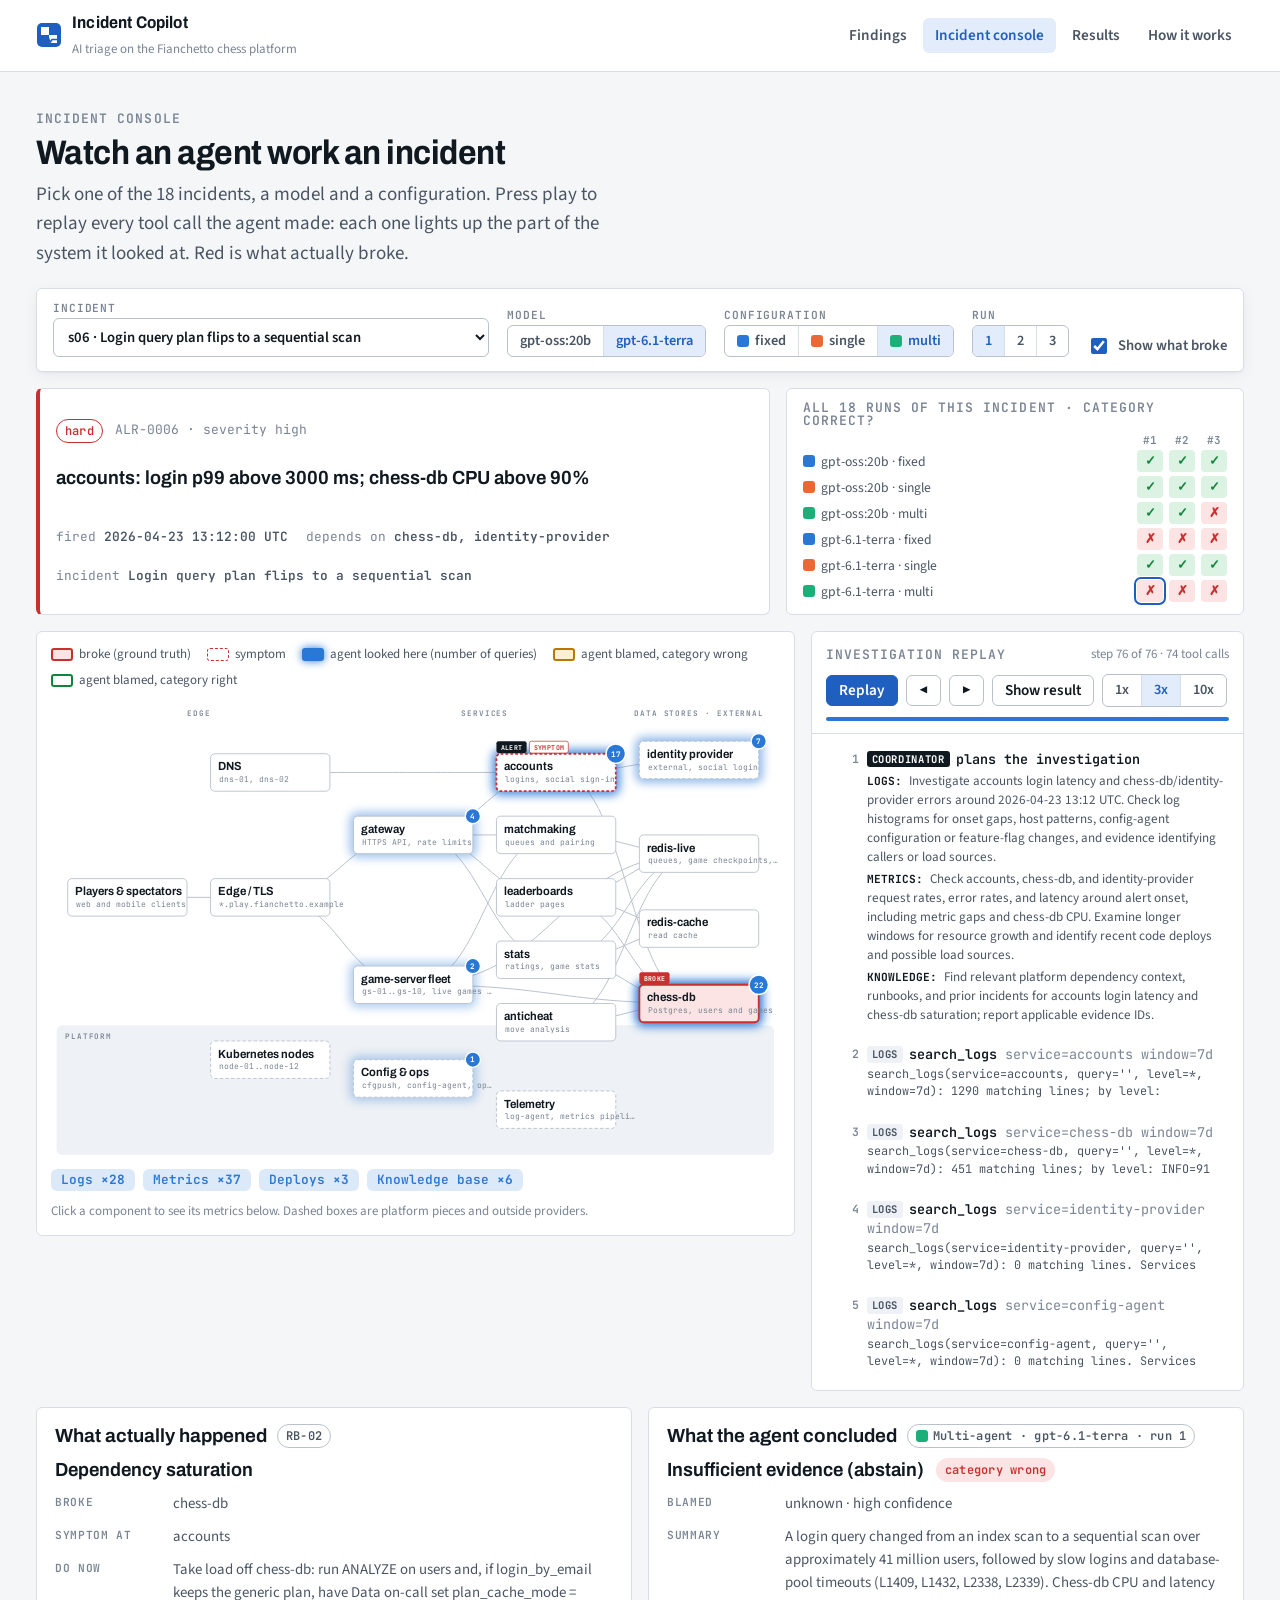
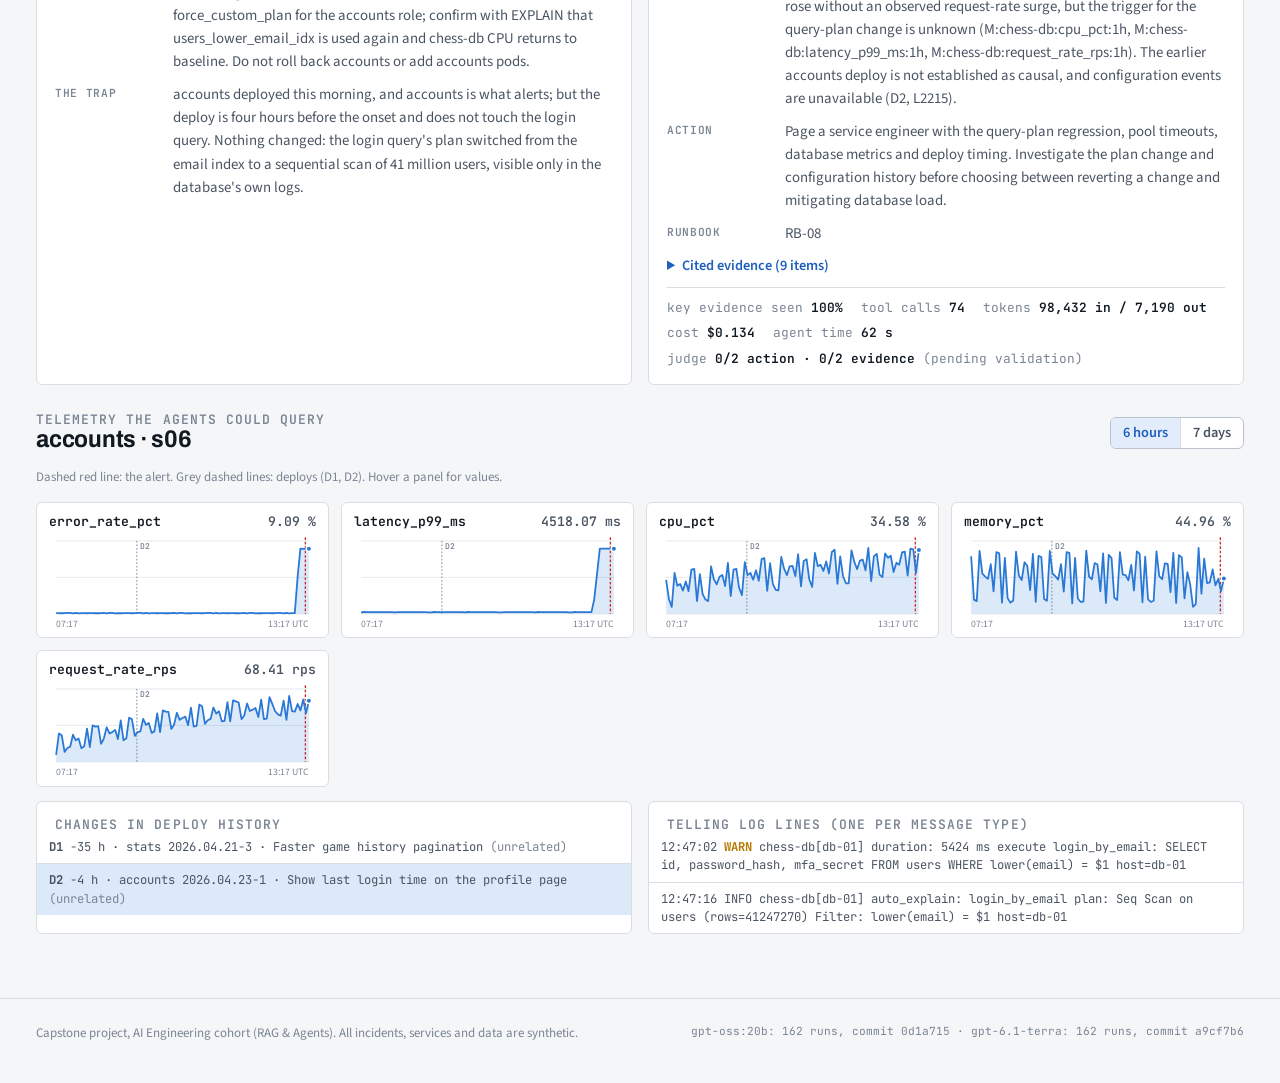
==== site/console.html @ 501af234 "Presentation website: findings, incident console with run replay, results, method Static site in sit" ====
<!doctype html>
<html lang="en">
<head>
<meta charset="utf-8">
<meta name="viewport" content="width=device-width, initial-scale=1, viewport-fit=cover">
<title>Incident Console</title>
<meta name="claude:viewport-fit-sides" content="cover">
<link rel="preconnect" href="https://fonts.googleapis.com">
<link rel="preconnect" href="https://fonts.gstatic.com" crossorigin>
<link rel="stylesheet" href="https://fonts.googleapis.com/css2?family=Archivo:wdth,wght@75..100,500..800&family=JetBrains+Mono:wght@400;600;700&family=Source+Sans+3:wght@400;600;700&display=swap">
<link rel="stylesheet" href="assets/style.css">
<style>
  .console-head { display: grid; grid-template-columns: minmax(0, 1fr); gap: 8px; padding-block: 8px 20px; }
  .console-head h1 { font-size: var(--step-3); }
  .toolbar { display: flex; gap: 14px 18px; flex-wrap: wrap; align-items: flex-end; padding: 14px 16px; position: sticky; top: calc(env(safe-area-inset-top, 0px) + 61px); z-index: 10; box-shadow: var(--shadow); }
  @media (max-width: 700px) { .toolbar { position: static; } }
  .toolbar .grow { flex: 1 1 280px; }
  .toolbar .grow select { width: 100%; }
  .toggle { display: inline-flex; align-items: center; gap: 8px; font-weight: 600; font-size: 0.92rem; color: var(--ink-2); cursor: pointer; }
  .toggle input { width: 16px; height: 16px; accent-color: var(--accent); }

  .alert-strip { display: grid; gap: 16px; grid-template-columns: minmax(0, 1.6fr) minmax(0, 1fr); margin-top: 16px; }
  @media (max-width: 900px) { .alert-strip { grid-template-columns: minmax(0, 1fr); } }
  .alert-card { display: grid; gap: 8px; padding: 14px 16px; border-left: 4px solid var(--broke); }
  .alert-card .sym { font: 650 var(--step-1)/1.3 var(--font-display); font-stretch: 95%; }
  .kv { display: flex; gap: 6px 18px; flex-wrap: wrap; font: 400 0.8rem/1.4 var(--font-mono); color: var(--ink-3); }
  .kv b { color: var(--ink-2); font-weight: 600; }
  .outcomes { padding: 12px 16px; display: grid; gap: 8px; }
  .oc-grid { display: grid; grid-template-columns: auto repeat(3, 26px); gap: 4px 6px; align-items: center; font-size: 0.85rem; }
  .oc-grid .hdr { font: 600 0.68rem/1 var(--font-mono); color: var(--ink-3); text-align: center; }
  .oc-grid .lab { display: inline-flex; gap: 6px; align-items: center; color: var(--ink-2); white-space: nowrap; }
  .oc { width: 26px; height: 22px; border-radius: 4px; border: 0; cursor: pointer; font: 700 0.8rem/1 var(--font-mono); }
  .oc.ok { background: var(--right-soft); color: var(--right); }
  .oc.bad { background: var(--broke-soft); color: var(--broke); }
  .oc[aria-current="true"] { outline: 2px solid var(--accent); outline-offset: 1px; }

  .stage { display: grid; gap: 16px; grid-template-columns: minmax(0, 1.75fr) minmax(320px, 1fr); margin-top: 16px; align-items: start; }
  @media (max-width: 1100px) { .stage { grid-template-columns: minmax(0, 1fr); } }
  .diagram { padding: 12px 14px 14px; display: grid; gap: 10px; }
  .diagram-scroll { overflow-x: auto; }
  .diagram-scroll .topo { min-width: 640px; }
  .sources { display: flex; gap: 8px; flex-wrap: wrap; }
  .src { display: inline-flex; align-items: center; gap: 8px; padding: 5px 10px; border-radius: var(--radius); background: var(--surface-2); font: 600 0.8rem/1 var(--font-mono); color: var(--ink-3); transition: background 0.2s, color 0.2s; }
  .src b { font-variant-numeric: tabular-nums; }
  .src.on { background: var(--looked-soft); color: var(--looked); }
  .src.flash { background: var(--looked); color: #fff; }

  .replay { display: grid; grid-template-rows: auto auto 1fr; max-height: 760px; }
  .replay-head { padding: 12px 14px; border-bottom: 1px solid var(--line); display: grid; gap: 10px; }
  .controls { display: flex; gap: 8px; align-items: center; flex-wrap: wrap; }
  .controls .btn { padding: 7px 12px; }
  .progress { height: 4px; background: var(--surface-2); border-radius: 2px; overflow: hidden; }
  .progress i { display: block; height: 100%; background: var(--looked); width: 0; transition: width 0.2s; }
  .steps { list-style: none; margin: 0; padding: 8px; overflow-y: auto; display: grid; gap: 4px; align-content: start; min-height: 240px; }
  .step { display: grid; grid-template-columns: 30px 1fr; gap: 8px; padding: 7px 8px; border-radius: 5px; cursor: pointer; border: 1px solid transparent; }
  .step:hover { background: var(--surface-2); }
  .step.future { opacity: 0.38; }
  .step.current { background: var(--accent-soft); border-color: var(--accent); }
  .step .no { font: 600 0.72rem/1.6 var(--font-mono); color: var(--ink-3); text-align: right; }
  .step .what { font: 600 0.84rem/1.4 var(--font-mono); color: var(--ink); overflow-wrap: anywhere; }
  .step .args { color: var(--ink-3); font-weight: 400; }
  .step .out { font: 400 0.74rem/1.45 var(--font-mono); color: var(--ink-2); white-space: pre-wrap; overflow-wrap: anywhere; max-height: 3.1em; overflow: hidden; margin-top: 2px; }
  .step.current .out { max-height: 14em; overflow-y: auto; }
  .who { display: inline-block; font: 700 0.66rem/1 var(--font-mono); letter-spacing: 0.06em; text-transform: uppercase; padding: 3px 5px; border-radius: 3px; margin-right: 6px; background: var(--surface-2); color: var(--ink-2); vertical-align: 1px; }
  .who.coord { background: var(--ink); color: var(--surface); }
  .plan-q { font: 400 0.82rem/1.45 var(--font-body); color: var(--ink-2); margin-top: 3px; }
  .plan-q b { font: 700 0.7rem/1 var(--font-mono); text-transform: uppercase; color: var(--ink); }
  .step.final .what { color: var(--accent); }

  .verdict { display: grid; gap: 16px; grid-template-columns: repeat(auto-fit, minmax(min(100%, 380px), 1fr)); margin-top: 16px; }
  .vcard { padding: 16px 18px; display: grid; gap: 10px; align-content: start; }
  .vcard h3 { display: flex; gap: 10px; align-items: center; flex-wrap: wrap; }
  .vcat { font: 650 var(--step-1)/1.25 var(--font-display); font-stretch: 95%; }
  .vrow { display: grid; grid-template-columns: 108px 1fr; gap: 10px; font-size: 0.93rem; }
  .vrow > span:first-child { font: 600 0.7rem/1.9 var(--font-mono); letter-spacing: 0.06em; text-transform: uppercase; color: var(--ink-3); }
  .vrow > span:last-child { color: var(--ink-2); overflow-wrap: anywhere; }
  .stats { display: flex; gap: 6px 18px; flex-wrap: wrap; font: 400 0.8rem/1.5 var(--font-mono); color: var(--ink-3); border-top: 1px solid var(--line); padding-top: 10px; }
  .stats b { color: var(--ink); font-weight: 600; }
  .cited { margin: 0; padding-left: 18px; font: 400 0.76rem/1.45 var(--font-mono); color: var(--ink-2); display: grid; gap: 3px; }
  details summary { cursor: pointer; font-weight: 600; color: var(--accent); font-size: 0.9rem; }

  .telemetry { margin-top: 28px; display: grid; gap: 14px; }
  .tele-head { display: flex; gap: 12px; flex-wrap: wrap; align-items: center; justify-content: space-between; }
  .sparks { display: grid; gap: 12px; grid-template-columns: repeat(auto-fill, minmax(min(100%, 270px), 1fr)); }
  .spark-card { padding: 10px 12px 6px; display: grid; gap: 2px; }
  .spark-card.key { border-color: var(--broke); }
  .spark-title { display: flex; justify-content: space-between; gap: 8px; align-items: baseline; }
  .spark-title b { font: 600 0.82rem/1.3 var(--font-mono); color: var(--ink); overflow-wrap: anywhere; }
  .spark-title span { font: 600 0.82rem/1.3 var(--font-mono); color: var(--ink-2); font-variant-numeric: tabular-nums; white-space: nowrap; }
  .lists { display: grid; gap: 16px; grid-template-columns: repeat(auto-fit, minmax(min(100%, 420px), 1fr)); }
  .loglist { margin: 0; padding: 0; list-style: none; display: grid; }
  .loglist li { font: 400 0.76rem/1.5 var(--font-mono); color: var(--ink-2); padding: 7px 12px; border-bottom: 1px solid var(--line); overflow-wrap: anywhere; }
  .loglist li:last-child { border-bottom: 0; }
  .loglist li.hl { background: var(--looked-soft); }
  .lvl-ERROR { color: var(--broke); font-weight: 700; }
  .lvl-WARN { color: var(--blamed); font-weight: 700; }
  .empty { padding: 18px; color: var(--ink-3); font-size: 0.92rem; }
</style>
</head>
<body>
<main class="wrap">
  <div class="console-head">
    <p class="eyebrow">Incident console</p>
    <h1>Watch an agent work an incident</h1>
    <p class="lede">Pick one of the 18 incidents, a model and a configuration. Press play to replay every tool call the agent made: each one lights up the part of the system it looked at. Red is what actually broke.</p>
  </div>

  <div class="panel toolbar" role="group" aria-label="Choose a run">
    <label class="ctl grow" for="sel-scn">Incident
      <select id="sel-scn"></select>
    </label>
    <div class="ctl">Model<div class="seg" id="seg-model"></div></div>
    <div class="ctl">Configuration<div class="seg" id="seg-ap"></div></div>
    <div class="ctl">Run<div class="seg" id="seg-run"></div></div>
    <label class="toggle" for="chk-truth"><input type="checkbox" id="chk-truth" checked> Show what broke</label>
  </div>

  <div class="alert-strip">
    <div class="panel alert-card" id="alert-card"></div>
    <div class="panel outcomes">
      <p class="eyebrow">All 18 runs of this incident · category correct?</p>
      <div class="oc-grid" id="oc-grid"></div>
    </div>
  </div>

  <div class="stage">
    <section class="panel diagram" aria-label="Architecture">
      <div class="state-key" aria-label="Key">
        <span><i class="sk broke"></i>broke (ground truth)</span>
        <span><i class="sk victim"></i>symptom</span>
        <span><i class="sk looked"></i>agent looked here (number of queries)</span>
        <span><i class="sk blamed"></i>agent blamed, category wrong</span>
        <span><i class="sk right"></i>agent blamed, category right</span>
      </div>
      <div class="diagram-scroll" id="topo"></div>
      <div class="sources" id="sources" aria-label="Data sources used"></div>
      <p class="small muted">Click a component to see its metrics below. Dashed boxes are platform pieces and outside providers.</p>
    </section>

    <section class="panel replay" aria-label="Investigation replay">
      <div class="replay-head">
        <div class="row" style="justify-content: space-between">
          <p class="eyebrow">Investigation replay</p>
          <span class="small muted num" id="step-count"></span>
        </div>
        <div class="controls">
          <button class="btn btn-primary" id="btn-play" type="button">Play</button>
          <button class="btn" id="btn-back" type="button" aria-label="Previous step">◀</button>
          <button class="btn" id="btn-fwd" type="button" aria-label="Next step">▶</button>
          <button class="btn" id="btn-end" type="button">Show result</button>
          <div class="seg" id="seg-speed" aria-label="Replay speed"></div>
        </div>
        <div class="progress" aria-hidden="true"><i id="progress"></i></div>
      </div>
      <ol class="steps" id="steps" aria-live="polite"></ol>
    </section>
  </div>

  <div class="verdict">
    <section class="panel vcard" id="truth-card" aria-label="What actually happened"></section>
    <section class="panel vcard" id="agent-card" aria-label="What the agent concluded"></section>
  </div>

  <section class="telemetry" aria-label="Telemetry">
    <div class="tele-head">
      <div>
        <p class="eyebrow">Telemetry the agents could query</p>
        <h2 style="font-size: var(--step-2)" id="tele-title"></h2>
      </div>
      <div class="seg" id="seg-win" aria-label="Time window"></div>
    </div>
    <p class="small muted">Dashed red line: the alert. Grey dashed lines: deploys (D1, D2). Hover a panel for values.</p>
    <div class="sparks" id="sparks"></div>
    <div class="lists">
      <div class="panel"><p class="eyebrow panel-pad" style="padding-bottom: 0">Changes in deploy history</p><ul class="loglist" id="deploys"></ul></div>
      <div class="panel"><p class="eyebrow panel-pad" style="padding-bottom: 0">Telling log lines (one per message type)</p><ul class="loglist" id="logs"></ul></div>
    </div>
  </section>
</main>

<script src="data/site.js"></script>
<script src="data/runs_local.js"></script>
<script src="data/runs_terra.js"></script>
<script src="assets/app.js"></script>
<script>
(function () {
  "use strict";
  const { el, AP_LABEL } = APP;
  const S = window.SITE;
  APP.frame("console.html");
  const CAT = {
    bad_change: "Bad change (deploy or config)", dependency_saturation: "Dependency saturation", resource_leak: "Resource leak",
    traffic_spike: "Traffic spike", expired_credential: "Expired credential", infra_failure: "Infrastructure failure",
    insufficient_evidence: "Insufficient evidence (abstain)",
  };
  const NODE = Object.fromEntries(S.nodes.map((n) => [n.id, n]));
  const SRC = [["search_logs", "Logs"], ["get_metrics", "Metrics"], ["get_recent_deploys", "Deploys"], ["search_knowledge", "Knowledge base"]];
  const SPEEDS = [["1x", 900], ["3x", 300], ["10x", 90]];
  const ids = Object.keys(S.scenarios).sort();
  const st = { s: "s06", model: "terra", ap: "multi", i: 0, upto: null, node: null, win: "6h", truth: true, speed: 300, timer: null };

  // ---------- routing ----------
  function readHash() {
    const [s, model, ap, run] = location.hash.replace("#", "").split("/");
    if (S.scenarios[s]) st.s = s;
    if (model === "local" || model === "terra") st.model = model;
    if (S.approaches.includes(ap)) st.ap = ap;
    if (+run >= 1 && +run <= 3) st.i = +run - 1;
  }
  function writeHash() { history.replaceState(null, "", `#${st.s}/${st.model}/${st.ap}/${st.i + 1}`); }

  // ---------- controls ----------
  const sel = document.getElementById("sel-scn");
  for (const t of ["easy", "medium", "hard"]) {
    const og = el("optgroup", { label: t[0].toUpperCase() + t.slice(1) });
    for (const id of ids.filter((x) => S.scenarios[x].difficulty === t)) og.append(el("option", { value: id, text: `${id} · ${S.scenarios[id].title}` }));
    sel.append(og);
  }
  sel.addEventListener("change", () => { st.s = sel.value; st.node = null; changed(); });
  function seg(host, items, key, after) {
    host.replaceChildren(...items.map(([val, label, cls]) => el("button", { type: "button", class: cls, "aria-pressed": String(st[key] === val),
      onclick: () => { st[key] = val; after(); } }, label)));
  }
  function controls() {
    sel.value = st.s;
    seg(document.getElementById("seg-model"), S.models.map((m) => [m.key, m.label]), "model", changed);
    seg(document.getElementById("seg-ap"), S.approaches.map((a) => [a, [el("i", { class: "ap-swatch ap-" + a }), APP.AP_SHORT[a]]]), "ap", changed);
    seg(document.getElementById("seg-run"), [0, 1, 2].map((i) => [i, String(i + 1)]), "i", changed);
    seg(document.getElementById("seg-speed"), SPEEDS.map(([l, v]) => [v, l]), "speed", () => { controls(); if (st.timer) { stop(); play(); } });
    seg(document.getElementById("seg-win"), [["6h", "6 hours"], ["7d", "7 days"]], "win", () => { controls(); telemetry(); });
  }
  document.getElementById("chk-truth").addEventListener("change", (e) => { st.truth = e.target.checked; draw(); verdict(); telemetry(); });

  // ---------- data ----------
  const sc = () => S.scenarios[st.s];
  const run = () => APP.runs(st.model).find((r) => r.s === st.s && r.a === st.ap && r.i === st.i);

  // ---------- diagram ----------
  const topo = APP.topology(document.getElementById("topo"), { onSelect: (id) => { st.node = id; draw(); telemetry(); document.getElementById("tele-title").scrollIntoView({ behavior: "smooth", block: "start" }); } });
  function draw() {
    const r = run();
    const states = APP.runStates(sc(), r, st.upto, st.truth);
    const selId = st.node || sc().alert_node;
    (states[selId] = states[selId] || {}).selected = true;
    topo.update(states);
    const steps = r ? (st.upto == null ? r.steps : r.steps.slice(0, st.upto)) : [];
    const srcHost = document.getElementById("sources");
    srcHost.replaceChildren(...SRC.map(([tool, label]) => {
      const n = steps.filter((s) => s.tool === tool).length;
      return el("span", { class: "src" + (n ? " on" : ""), "data-tool": tool }, label, el("b", { text: n ? "×" + n : "–" }));
    }));
  }

  // ---------- alert + outcome grid ----------
  function header() {
    const s = sc(), a = s.alert;
    document.getElementById("alert-card").replaceChildren(
      el("div", { class: "row" }, el("span", { class: "chip " + s.difficulty, text: s.difficulty }), s.dev ? el("span", { class: "chip dev", title: "Prompts were tuned on this incident", text: "dev scenario" }) : null,
        el("span", { class: "mono small muted", text: `${a.id} · severity ${a.severity}` })),
      el("div", { class: "sym", text: `${a.service}: ${a.symptom}` }),
      el("div", { class: "kv" }, el("span", {}, "fired ", el("b", { text: a.fired_at.replace("T", " ").replace("Z", " UTC") })),
        el("span", {}, "depends on ", el("b", { text: a.dependencies.join(", ") || "none listed" })),
        el("span", {}, "incident ", el("b", { text: s.title }))));
    const g = document.getElementById("oc-grid");
    g.replaceChildren(el("span"), ...[1, 2, 3].map((i) => el("span", { class: "hdr", text: "#" + i })));
    for (const m of S.models) for (const ap of S.approaches) {
      g.append(el("span", { class: "lab" }, el("i", { class: "ap-swatch ap-" + ap }), `${m.label} · ${APP.AP_SHORT[ap]}`));
      for (const i of [0, 1, 2]) {
        const r = APP.runs(m.key).find((x) => x.s === st.s && x.a === ap && x.i === i);
        const cur = m.key === st.model && ap === st.ap && i === st.i;
        g.append(el("button", { type: "button", class: "oc " + (r && r.ok ? "ok" : "bad"), "aria-current": String(cur),
          "aria-label": `${m.label} ${ap} run ${i + 1}: ${r && r.ok ? "correct" : "wrong"}`, title: r ? `${CAT[r.category] || r.category || "error"}` : "",
          onclick: () => { st.model = m.key; st.ap = ap; st.i = i; changed(); } }, r && r.ok ? "✓" : "✗"));
      }
    }
  }

  // ---------- replay ----------
  function argText(a) {
    return Object.entries(a || {}).filter(([, v]) => v !== "" && v != null).map(([k, v]) => `${k}=${typeof v === "string" && v.includes(" ") ? `"${v}"` : v}`).join(" ");
  }
  function stepItem(s, idx, r) {
    const multi = r.a === "multi";
    let body;
    if (s.kind === "plan" || s.kind === "follow_up") {
      body = el("div", {}, el("div", { class: "what" }, el("span", { class: "who coord", text: "coordinator" }), s.kind === "plan" ? "plans the investigation" : "asks a follow-up round"),
        ...s.assignments.map((x) => el("div", { class: "plan-q" }, el("b", { text: x.worker + ": " }), x.question)));
    } else if (s.kind === "step_cap") {
      body = el("div", { class: "what", text: `${s.agent || "agent"} hit its step cap` });
    } else {
      body = el("div", {}, el("div", { class: "what" }, multi ? el("span", { class: "who", text: s.agent }) : null, s.tool + " ", el("span", { class: "args", text: argText(s.args) })),
        el("div", { class: "out", text: s.out }));
    }
    return el("li", { class: "step", "data-idx": idx, onclick: () => { stop(); st.upto = idx + 1; replay(); } }, el("span", { class: "no", text: idx + 1 }), body);
  }
  function replay(scrollCurrent) {
    const r = run();
    const list = document.getElementById("steps");
    if (!r) { list.replaceChildren(el("li", { class: "empty", text: "No run recorded." })); return; }
    const n = r.steps.length, upto = st.upto == null ? n : st.upto;
    if (list.dataset.key !== `${st.model}/${r.s}/${r.a}/${r.i}`) {
      list.dataset.key = `${st.model}/${r.s}/${r.a}/${r.i}`;
      list.replaceChildren(...r.steps.map((s, i) => stepItem(s, i, r)),
        el("li", { class: "step final", "data-idx": n, onclick: () => { stop(); st.upto = null; replay(); } }, el("span", { class: "no", text: "✓" }),
          el("div", { class: "what", text: r.error ? "run failed: " + r.error : `answers: ${CAT[r.category] || r.category}` })));
    }
    for (const li of list.children) {
      const i = +li.dataset.idx;
      li.classList.toggle("future", i >= upto && !(i === n && upto >= n));
      li.classList.toggle("current", upto < n ? i === upto - 1 : i === n);
    }
    document.getElementById("step-count").textContent = `step ${Math.min(upto, n)} of ${n} · ${r.tools} tool calls`;
    document.getElementById("progress").style.width = (100 * Math.min(upto, n)) / Math.max(1, n) + "%";
    document.getElementById("btn-play").textContent = st.timer ? "Pause" : upto >= n ? "Replay" : "Play";
    const cur = list.querySelector(".current");
    if (cur && scrollCurrent) cur.scrollIntoView({ block: "nearest" });
    draw();
    verdict();
  }
  function tick() {
    const r = run();
    if (!r) return stop();
    if (st.upto == null || st.upto >= r.steps.length) { stop(); st.upto = null; replay(true); return; }
    st.upto += 1;
    const s = r.steps[st.upto - 1];
    replay(true);
    if (s.node) topo.pulse(s.node);
    const chip = document.querySelector(`.src[data-tool="${s.tool}"]`);
    if (chip) { chip.classList.add("flash"); setTimeout(() => chip.classList.remove("flash"), Math.min(400, st.speed * 0.8)); }
  }
  function play() {
    const r = run();
    if (!r) return;
    if (st.upto == null || st.upto >= r.steps.length) st.upto = 0;
    st.timer = setInterval(tick, st.speed);
    replay(true);
  }
  function stop() { if (st.timer) clearInterval(st.timer); st.timer = null; }
  document.getElementById("btn-play").addEventListener("click", () => { if (st.timer) { stop(); replay(); } else play(); });
  document.getElementById("btn-back").addEventListener("click", () => { stop(); const n = run().steps.length; st.upto = Math.max(0, (st.upto ?? n) - 1); replay(true); });
  document.getElementById("btn-fwd").addEventListener("click", () => { stop(); const n = run().steps.length; st.upto = st.upto == null ? null : st.upto + 1 >= n ? null : st.upto + 1; replay(true); });
  document.getElementById("btn-end").addEventListener("click", () => { stop(); st.upto = null; replay(true); });

  // ---------- verdict ----------
  const vrow = (k, v) => el("div", { class: "vrow" }, el("span", { text: k }), el("span", {}, v));
  function verdict() {
    const s = sc(), r = run(), t = s.truth;
    const done = st.upto == null || (r && st.upto >= r.steps.length);
    const tc = document.getElementById("truth-card");
    if (!st.truth) {
      tc.replaceChildren(el("h3", { text: "What actually happened" }), el("p", { class: "muted", text: "Hidden. Tick “Show what broke” to reveal the ground truth." }));
    } else {
      const names = (xs) => (xs || []).map((x) => NODE[x].label).join(", ");
      tc.replaceChildren(...[
        el("h3", {}, "What actually happened", el("span", { class: "chip", text: t.runbook })),
        el("div", { class: "vcat", text: CAT[t.category] }),
        t.cause.length ? vrow("broke", names(t.cause)) : null,
        t.ambiguous ? vrow("two causes", names(t.ambiguous) + ", equally supported") : null,
        t.gap ? vrow("data gap", names(t.gap) + ": logs missing around the onset") : null,
        t.victim ? vrow("symptom at", names(t.victim)) : null,
        vrow("do now", t.reference_action),
        vrow("the trap", s.trap)].filter(Boolean));
    }
    const ac = document.getElementById("agent-card");
    if (!r) { ac.replaceChildren(el("h3", { text: "What the agent concluded" }), el("p", { class: "muted", text: "No run recorded." })); return; }
    if (!done) {
      ac.replaceChildren(el("h3", {}, "What the agent concluded", el("span", { class: "chip ap-" + r.a }, el("i", { class: "ap-swatch" }), AP_LABEL[r.a])),
        el("p", { class: "muted", text: "Still investigating. The answer appears when the replay reaches the end." }));
      return;
    }
    const judge = r.judge ? `${r.judge.action_alignment}/2 action · ${r.judge.evidence_support}/2 evidence` : "not judged";
    ac.replaceChildren(...[
      el("h3", {}, "What the agent concluded", el("span", { class: "chip ap-" + r.a }, el("i", { class: "ap-swatch" }), `${AP_LABEL[r.a]} · ${APP.model(st.model).label} · run ${r.i + 1}`)),
      r.error ? el("p", { class: "chip bad", text: "Run failed: " + r.error }) :
        el("div", { class: "row" }, el("span", { class: "vcat", text: CAT[r.category] || r.category }), el("span", { class: "chip " + (r.ok ? "ok" : "bad"), text: r.ok ? "category correct" : "category wrong" })),
      r.component ? vrow("blamed", r.component + (r.confidence ? ` · ${r.confidence} confidence` : "")) : null,
      r.summary ? vrow("summary", r.summary) : null,
      r.action ? vrow("action", r.action) : null,
      r.runbook ? vrow("runbook", r.runbook + (r.runbook_ok ? " ✓" : "")) : null,
      r.cited.length ? el("details", {}, el("summary", { text: `Cited evidence (${r.cited.length + r.cited_more} items)` }),
        el("ul", { class: "cited" }, r.cited.map((c) => el("li", { text: c.text || c.id + " (not seen in tool output)" })), r.cited_more ? el("li", { text: `… and ${r.cited_more} more ids` }) : null)) : null,
      el("div", { class: "stats" },
        el("span", {}, "key evidence seen ", el("b", { text: r.key_seen == null ? "n/a" : Math.round(r.key_seen * 100) + "%" })),
        el("span", {}, "tool calls ", el("b", { text: r.tools })),
        el("span", {}, "tokens ", el("b", { text: `${r.tok_in.toLocaleString()} in / ${r.tok_out.toLocaleString()} out` })),
        el("span", {}, "cost ", el("b", { text: APP.money(r.cost) })),
        el("span", {}, "agent time ", el("b", { text: Math.round(r.latency) + " s" })),
        el("span", { title: "LLM judge scores are pending validation against the owner's hand labels" }, "judge ", el("b", { text: judge }), " (pending validation)"))].filter(Boolean));
  }

  // ---------- telemetry ----------
  function rel(t) {
    const m = Math.round(t);
    if (Math.abs(m) < 120) return `${m} min`;
    if (Math.abs(m) < 2880) return `${Math.round(m / 60)} h`;
    return `${Math.round(m / 1440)} days`;
  }
  function telemetry() {
    const s = sc();
    const id = st.node || s.alert_node;
    const node = NODE[id];
    document.getElementById("tele-title").textContent = `${node.label} · ${s.short}`;
    const host = document.getElementById("sparks");
    const keys = Object.keys(s.metrics).filter((k) => k.startsWith(id + ":"));
    if (!keys.length) {
      host.replaceChildren(el("div", { class: "panel empty", text: `${node.label} has no metrics in this incident. Its evidence, if any, is in the logs and the change history below.` }));
    } else {
      host.replaceChildren(...keys.map((k) => {
        const m = s.metrics[k];
        const isKey = st.truth && s.truth.key_metrics.includes(k);
        const card = el("div", { class: "panel spark-card" + (isKey ? " key" : "") });
        const title = el("div", { class: "spark-title" }, el("b", { text: m.metric }), el("span", { text: `${m[st.win].at(-1)}${m.unit ? " " + m.unit : ""}` }));
        card.append(title);
        if (isKey) card.append(el("span", { class: "chip bad", style: "justify-self: start", text: "key signal" }));
        APP.sparkPanel(card, s, k, st.win);
        return card;
      }));
    }
    const dep = document.getElementById("deploys");
    dep.replaceChildren(...(s.deploys.length ? s.deploys.map((d) => el("li", { class: d.service === id ? "hl" : "" },
      el("b", { text: `${d.id} ` }), `${rel(d.t_min)} · ${d.service} ${d.version} · ${d.summary}`,
      st.truth ? el("span", { class: d.key ? "lvl-ERROR" : "muted", text: d.key ? "  ← trigger" : "  (unrelated)" }) : null))
      : [el("li", { text: "No deploys in the history. (Config pushes go through cfgpush and only show in the config-agent log.)" })]));
    const logs = document.getElementById("logs");
    logs.replaceChildren(...s.key_logs.map((l) => {
      const n = APP.nodeForService ? APP.nodeForService(l.service) : l.service;
      const t = new Date(Date.parse(s.alert.fired_at) + l.t * 1000).toISOString().slice(11, 19);
      return el("li", { class: n === id ? "hl" : "" }, `${t} `, el("span", { class: "lvl-" + l.level, text: l.level }), ` ${l.service}[${l.host}] ${l.message}`);
    }));
  }
  APP.nodeForService = (svc) => ({ "config-agent": "config", "ops-automation": "config", kubelet: "k8s", "log-agent": "telemetry" })[svc] || svc;

  // ---------- wiring ----------
  function changed() { stop(); st.upto = null; writeHash(); controls(); header(); replay(); telemetry(); }
  readHash();
  changed();
  addEventListener("hashchange", () => { readHash(); changed(); });
})();
</script>
</body>
</html>
---- site/assets/style.css ----
/* Layout concept: an operations console for a chess platform. A quiet slate surface, the architecture as the
   centre of the console, state shown as badges (broke / blamed / looked at), data in mono with real IDs. */
:root {
  color-scheme: light;
  /* surfaces and ink: slate with a slight blue bias */
  --bg: #f4f6f8;
  --surface: #ffffff;
  --surface-2: #eef1f5;
  --line: #d9dee5;
  --line-strong: #b9c1cc;
  --ink: #101820;
  --ink-2: #4a5563;
  --ink-3: #7a8594;
  /* accent: the console's signal colour */
  --accent: #1f5fbf;
  --accent-soft: #e3ecfa;
  /* states (semantic; always paired with a label) */
  --broke: #c8302f;
  --broke-soft: #fbe4e3;
  --blamed: #b77800;
  --blamed-soft: #fdf0d2;
  --right: #11843a;
  --right-soft: #dcf2e3;
  --looked: #2a78d6;
  --looked-soft: rgba(42, 120, 214, 0.16);
  --gap: #6c7480;
  /* approaches: categorical slots 1-3 in fixed order */
  --fixed: #2a78d6;
  --single: #eb6834;
  --multi: #1baf7a;
  /* chart chrome */
  --grid: #e3e7ec;
  --axis: #b9c1cc;
  --shadow: 0 1px 2px rgba(16, 24, 32, 0.06), 0 4px 16px rgba(16, 24, 32, 0.05);

  --font-display: "Archivo", "Helvetica Neue", Arial, sans-serif;
  --font-body: "Source Sans 3", "Segoe UI", system-ui, sans-serif;
  --font-mono: "JetBrains Mono", ui-monospace, "SF Mono", Menlo, monospace;

  --step--1: 0.8125rem;
  --step-0: 1rem;
  --step-1: 1.1875rem;
  --step-2: 1.5rem;
  --step-3: 2.125rem;
  --step-4: clamp(2.25rem, 4.5vw, 3.375rem);
  --radius: 6px;
}
@media (prefers-color-scheme: dark) {
  :root:not([data-theme="light"]) {
    color-scheme: dark;
    --bg: #0e1319;
    --surface: #151c24;
    --surface-2: #1b242e;
    --line: #273340;
    --line-strong: #3a4757;
    --ink: #e8edf2;
    --ink-2: #aab5c2;
    --ink-3: #7d8896;
    --accent: #6ea3ee;
    --accent-soft: #1a2c45;
    --broke: #ef6b67;
    --broke-soft: #3a1c1d;
    --blamed: #f0b232;
    --blamed-soft: #3a2d10;
    --right: #3cc56b;
    --right-soft: #12311d;
    --looked: #4b95ee;
    --looked-soft: rgba(75, 149, 238, 0.22);
    --gap: #8b939e;
    --fixed: #3987e5;
    --single: #d95926;
    --multi: #199e70;
    --grid: #222c37;
    --axis: #3a4757;
    --shadow: 0 1px 2px rgba(0, 0, 0, 0.4);
  }
}
:root[data-theme="dark"] {
  color-scheme: dark;
  --bg: #0e1319;
  --surface: #151c24;
  --surface-2: #1b242e;
  --line: #273340;
  --line-strong: #3a4757;
  --ink: #e8edf2;
  --ink-2: #aab5c2;
  --ink-3: #7d8896;
  --accent: #6ea3ee;
  --accent-soft: #1a2c45;
  --broke: #ef6b67;
  --broke-soft: #3a1c1d;
  --blamed: #f0b232;
  --blamed-soft: #3a2d10;
  --right: #3cc56b;
  --right-soft: #12311d;
  --looked: #4b95ee;
  --looked-soft: rgba(75, 149, 238, 0.22);
  --gap: #8b939e;
  --fixed: #3987e5;
  --single: #d95926;
  --multi: #199e70;
  --grid: #222c37;
  --axis: #3a4757;
  --shadow: 0 1px 2px rgba(0, 0, 0, 0.4);
}

* { box-sizing: border-box; }
html { -webkit-text-size-adjust: 100%; }
body {
  margin: 0;
  background: var(--bg);
  color: var(--ink);
  font: 400 var(--step-0)/1.55 var(--font-body);
}
a { color: var(--accent); text-underline-offset: 2px; }
a:focus-visible, button:focus-visible, select:focus-visible, [tabindex]:focus-visible {
  outline: 2px solid var(--accent); outline-offset: 2px; border-radius: 3px;
}
h1, h2, h3 { font-family: var(--font-display); text-wrap: balance; margin: 0; line-height: 1.15; }
h1 { font-size: var(--step-4); font-weight: 700; letter-spacing: -0.015em; font-stretch: 92%; }
h2 { font-size: var(--step-3); font-weight: 700; letter-spacing: -0.01em; font-stretch: 94%; }
h3 { font-size: var(--step-1); font-weight: 650; }
p { margin: 0; }
code, .mono { font-family: var(--font-mono); font-size: 0.86em; }
.num { font-variant-numeric: tabular-nums; }

/* ---------- frame ---------- */
body::before {
  content: ""; position: fixed; inset: 0 0 auto; height: env(safe-area-inset-top, 0px); z-index: 20; background: var(--surface);
}
.topbar {
  position: sticky; top: env(safe-area-inset-top, 0px); z-index: 15;
  background: var(--surface); border-bottom: 1px solid var(--line);
}
.topbar-inner, .wrap {
  max-width: 1240px; margin: 0 auto;
  padding-left: max(16px, env(safe-area-inset-left, 0px));
  padding-right: max(16px, env(safe-area-inset-right, 0px));
}
.topbar-inner { display: flex; align-items: center; gap: 24px; flex-wrap: wrap; padding-block: 10px; }
.brand { display: flex; align-items: center; gap: 10px; color: var(--ink); text-decoration: none; }
.brand-mark { width: 26px; height: 26px; flex: none; }
.brand-name { font-family: var(--font-display); font-weight: 700; font-stretch: 90%; font-size: 1.05rem; letter-spacing: 0.01em; }
.brand-sub { color: var(--ink-3); font-size: var(--step--1); }
.nav { display: flex; gap: 4px; flex-wrap: wrap; margin-left: auto; }
.nav a {
  color: var(--ink-2); text-decoration: none; padding: 6px 12px; border-radius: var(--radius); font-weight: 600; font-size: 0.95rem;
}
.nav a:hover { background: var(--surface-2); color: var(--ink); }
.nav a[aria-current="page"] { background: var(--accent-soft); color: var(--accent); }

main { padding-block: 32px 64px; }
.section { padding-block: 40px; display: grid; grid-template-columns: minmax(0, 1fr); gap: 20px; }
.section + .section { border-top: 1px solid var(--line); }
.eyebrow {
  font: 600 var(--step--1)/1 var(--font-mono); letter-spacing: 0.08em; text-transform: uppercase; color: var(--ink-3);
}
.lede { font-size: var(--step-1); color: var(--ink-2); max-width: 65ch; }
.prose { max-width: 68ch; display: grid; gap: 12px; color: var(--ink-2); }
.prose strong { color: var(--ink); }
.muted { color: var(--ink-3); }
.small { font-size: var(--step--1); }
footer { border-top: 1px solid var(--line); padding-block: 24px 40px; color: var(--ink-3); font-size: var(--step--1); }
footer .wrap { display: flex; gap: 16px; flex-wrap: wrap; justify-content: space-between; }

/* ---------- shared pieces ---------- */
.panel { background: var(--surface); border: 1px solid var(--line); border-radius: var(--radius); }
.panel-pad { padding: 16px 18px; }
.btn {
  display: inline-flex; align-items: center; gap: 8px; padding: 9px 16px; border-radius: var(--radius);
  font: 600 0.95rem/1 var(--font-body); text-decoration: none; border: 1px solid var(--line-strong);
  background: var(--surface); color: var(--ink); cursor: pointer;
}
.btn:hover { border-color: var(--ink-3); }
.btn-primary { background: var(--accent); border-color: var(--accent); color: #fff; }
.btn-primary:hover { filter: brightness(1.08); border-color: var(--accent); }
:root[data-theme="dark"] .btn-primary { color: #0b1420; }
@media (prefers-color-scheme: dark) { :root:not([data-theme="light"]) .btn-primary { color: #0b1420; } }
.row { display: flex; gap: 12px; flex-wrap: wrap; align-items: center; }

.chip {
  display: inline-flex; align-items: center; gap: 5px; padding: 2px 8px; border-radius: 999px;
  font: 600 0.75rem/1.5 var(--font-mono); letter-spacing: 0.02em; border: 1px solid var(--line-strong); color: var(--ink-2);
  white-space: nowrap;
}
.chip.easy { color: var(--right); border-color: currentColor; }
.chip.medium { color: var(--blamed); border-color: currentColor; }
.chip.hard { color: var(--broke); border-color: currentColor; }
.chip.dev { color: var(--ink-3); border-style: dashed; }
.chip.ok { color: var(--right); background: var(--right-soft); border-color: transparent; }
.chip.bad { color: var(--broke); background: var(--broke-soft); border-color: transparent; }
.chip.pending { color: var(--blamed); background: var(--blamed-soft); border-color: transparent; }
.dot { width: 10px; height: 10px; border-radius: 50%; display: inline-block; flex: none; }
.ap-fixed { --ap: var(--fixed); }
.ap-single { --ap: var(--single); }
.ap-multi { --ap: var(--multi); }
.ap-swatch { width: 12px; height: 12px; border-radius: 3px; background: var(--ap); display: inline-block; flex: none; }

/* segmented control */
.seg { display: inline-flex; border: 1px solid var(--line-strong); border-radius: var(--radius); overflow: hidden; background: var(--surface); }
.seg button {
  border: 0; background: transparent; color: var(--ink-2); font: 600 0.9rem/1 var(--font-body); padding: 8px 12px; cursor: pointer;
  display: inline-flex; align-items: center; gap: 6px;
}
.seg button + button { border-left: 1px solid var(--line); }
.seg button[aria-pressed="true"] { background: var(--accent-soft); color: var(--accent); }
.seg button:hover:not([aria-pressed="true"]) { background: var(--surface-2); }
select {
  font: 600 0.92rem/1.2 var(--font-body); color: var(--ink); background: var(--surface);
  border: 1px solid var(--line-strong); border-radius: var(--radius); padding: 7px 10px; max-width: 100%;
}
.ctl { display: grid; gap: 4px; font: 600 0.7rem/1 var(--font-mono); letter-spacing: 0.08em; text-transform: uppercase; color: var(--ink-3); }

/* tables */
.table-wrap { overflow-x: auto; border: 1px solid var(--line); border-radius: var(--radius); background: var(--surface); }
table { border-collapse: collapse; width: 100%; font-size: 0.93rem; }
th, td { padding: 9px 12px; text-align: left; border-bottom: 1px solid var(--line); vertical-align: top; }
th { font: 600 0.72rem/1.3 var(--font-mono); letter-spacing: 0.06em; text-transform: uppercase; color: var(--ink-3); background: var(--surface-2); white-space: nowrap; }
td.n, th.n { text-align: right; font-variant-numeric: tabular-nums; }
tr:last-child td { border-bottom: 0; }

/* charts */
.chart { width: 100%; height: auto; display: block; overflow: visible; }
.chart text { fill: var(--ink-2); font-family: var(--font-body); font-size: 12px; }
.chart .tick { fill: var(--ink-3); font-size: 11px; font-variant-numeric: tabular-nums; }
.chart .gridline { stroke: var(--grid); stroke-width: 1; }
.chart .axisline { stroke: var(--axis); stroke-width: 1; }
.chart .val { fill: var(--ink); font-weight: 600; font-variant-numeric: tabular-nums; }
.legend { display: flex; gap: 16px; flex-wrap: wrap; font-size: var(--step--1); color: var(--ink-2); }
.legend span { display: inline-flex; align-items: center; gap: 6px; }
.tooltip {
  position: fixed; z-index: 30; pointer-events: none; background: var(--ink); color: var(--bg);
  font: 500 0.82rem/1.4 var(--font-body); padding: 7px 10px; border-radius: 5px; max-width: 280px; box-shadow: var(--shadow);
}
.tooltip[hidden] { display: none; }
.tooltip b { font-weight: 700; }

.figure { display: grid; grid-template-columns: minmax(0, 1fr); gap: 12px; }
.figure-head { display: grid; gap: 4px; }
.figure-head p { color: var(--ink-2); max-width: 70ch; }
.grid-2 { display: grid; gap: 20px; grid-template-columns: repeat(auto-fit, minmax(min(100%, 420px), 1fr)); }
.grid-3 { display: grid; gap: 16px; grid-template-columns: repeat(auto-fit, minmax(min(100%, 300px), 1fr)); }

@media (prefers-reduced-motion: reduce) {
  *, *::before, *::after { animation: none !important; transition: none !important; }
}

/* ---------- architecture diagram ---------- */
.topo { width: 100%; height: auto; display: block; }
.topo-band { font: 600 11px var(--font-mono); letter-spacing: 0.12em; fill: var(--ink-3); }
.topo-edge { fill: none; stroke: var(--line-strong); stroke-width: 1.4; }
.topo-node { cursor: default; }
.topo-node[role="button"] { cursor: pointer; }
.topo-node .box { fill: var(--surface); stroke: var(--line-strong); stroke-width: 1.3; transition: stroke 0.2s, fill 0.2s; }
.topo-node.layer-platform .box, .topo-node.layer-external .box { stroke-dasharray: 5 3; }
.topo-node .lbl { font: 650 17px var(--font-display); fill: var(--ink); font-stretch: 94%; }
.topo-node .det { font: 400 11.5px var(--font-mono); fill: var(--ink-3); }
.topo-node .glow { fill: var(--looked); opacity: 0; transition: opacity 0.35s; }
.topo-node:hover .box { stroke: var(--ink-3); }
.topo-node.is-selected .box { stroke: var(--accent); stroke-width: 2.6; }
.topo-node.is-victim .box { stroke: var(--broke); stroke-dasharray: 4 3; }
.topo-node.is-cause .box { fill: var(--broke-soft); stroke: var(--broke); stroke-width: 2.6; stroke-dasharray: none; }
.topo-node.is-ambiguous .box { fill: var(--broke-soft); stroke: var(--broke); stroke-width: 2.2; stroke-dasharray: 7 4; }
.topo-node.is-gap .box { stroke: var(--gap); stroke-width: 2; stroke-dasharray: 6 3; }
.topo-node.is-blamed-wrong .box { stroke: var(--blamed); stroke-width: 3.2; stroke-dasharray: none; }
.topo-node.is-blamed-ok .box { stroke: var(--right); stroke-width: 3.2; stroke-dasharray: none; }
.topo-node.is-blamed-wrong:not(.is-cause) .box { fill: var(--blamed-soft); }
.topo-node .count circle { fill: var(--looked); stroke: var(--surface); stroke-width: 2; }
.topo-node .count text { font: 700 11px var(--font-mono); fill: #fff; }
.badge rect { fill: var(--ink); }
.badge text { font: 700 9.5px var(--font-mono); letter-spacing: 0.06em; fill: var(--surface); }
.b-broke rect { fill: var(--broke); }
.b-broke text, .b-right text { fill: #fff; }
.b-right rect { fill: var(--right); }
.b-blamed rect { fill: var(--blamed); }
.b-blamed text { fill: #1d1400; }
.b-gap rect { fill: var(--gap); }
.b-gap text { fill: #fff; }
.b-victim rect { fill: var(--surface); stroke: var(--broke); stroke-width: 1; }
.b-victim text { fill: var(--broke); }
.b-alert rect { fill: var(--ink); }
@keyframes ping { 0% { transform: scale(1); } 35% { transform: scale(1.06); } 100% { transform: scale(1); } }
.topo-node.pulse .box { animation: ping 0.45s ease-out; transform-box: fill-box; transform-origin: center; }
.topo-node.pulse .glow { opacity: 1 !important; }

.state-key { display: flex; gap: 6px 16px; flex-wrap: wrap; font-size: var(--step--1); color: var(--ink-2); }
.state-key span { display: inline-flex; align-items: center; gap: 6px; }
.sk { width: 22px; height: 13px; border-radius: 3px; border: 2px solid; display: inline-block; flex: none; }
.sk.broke { border-color: var(--broke); background: var(--broke-soft); }
.sk.amb { border-color: var(--broke); border-style: dashed; background: var(--broke-soft); }
.sk.victim { border-color: var(--broke); border-style: dashed; border-width: 1.5px; }
.sk.blamed { border-color: var(--blamed); background: var(--blamed-soft); }
.sk.right { border-color: var(--right); }
.sk.looked { border: 0; background: var(--looked); box-shadow: 0 0 8px var(--looked); }

/* ---------- metric panels ---------- */
.spark .spark-area { fill: var(--looked-soft); }
.spark .spark-line { fill: none; stroke: var(--looked); stroke-width: 2; stroke-linejoin: round; }
.spark .spark-end { fill: var(--looked); stroke: var(--surface); stroke-width: 1.5; }
.spark .alert-mark { stroke: var(--broke); stroke-width: 1.5; stroke-dasharray: 3 2; }
.spark .deploy-mark { stroke: var(--ink-3); stroke-width: 1; stroke-dasharray: 2 2; }
.spark .deploy-lbl { font: 600 9px var(--font-mono); fill: var(--ink-3); }
.spark .crosshair { stroke: var(--ink-3); stroke-width: 1; }
.chart .inbar { font-weight: 700; font-size: 11px; font-variant-numeric: tabular-nums; }
.chart .pt-label { fill: var(--ink); font-weight: 600; font-size: 12px; }
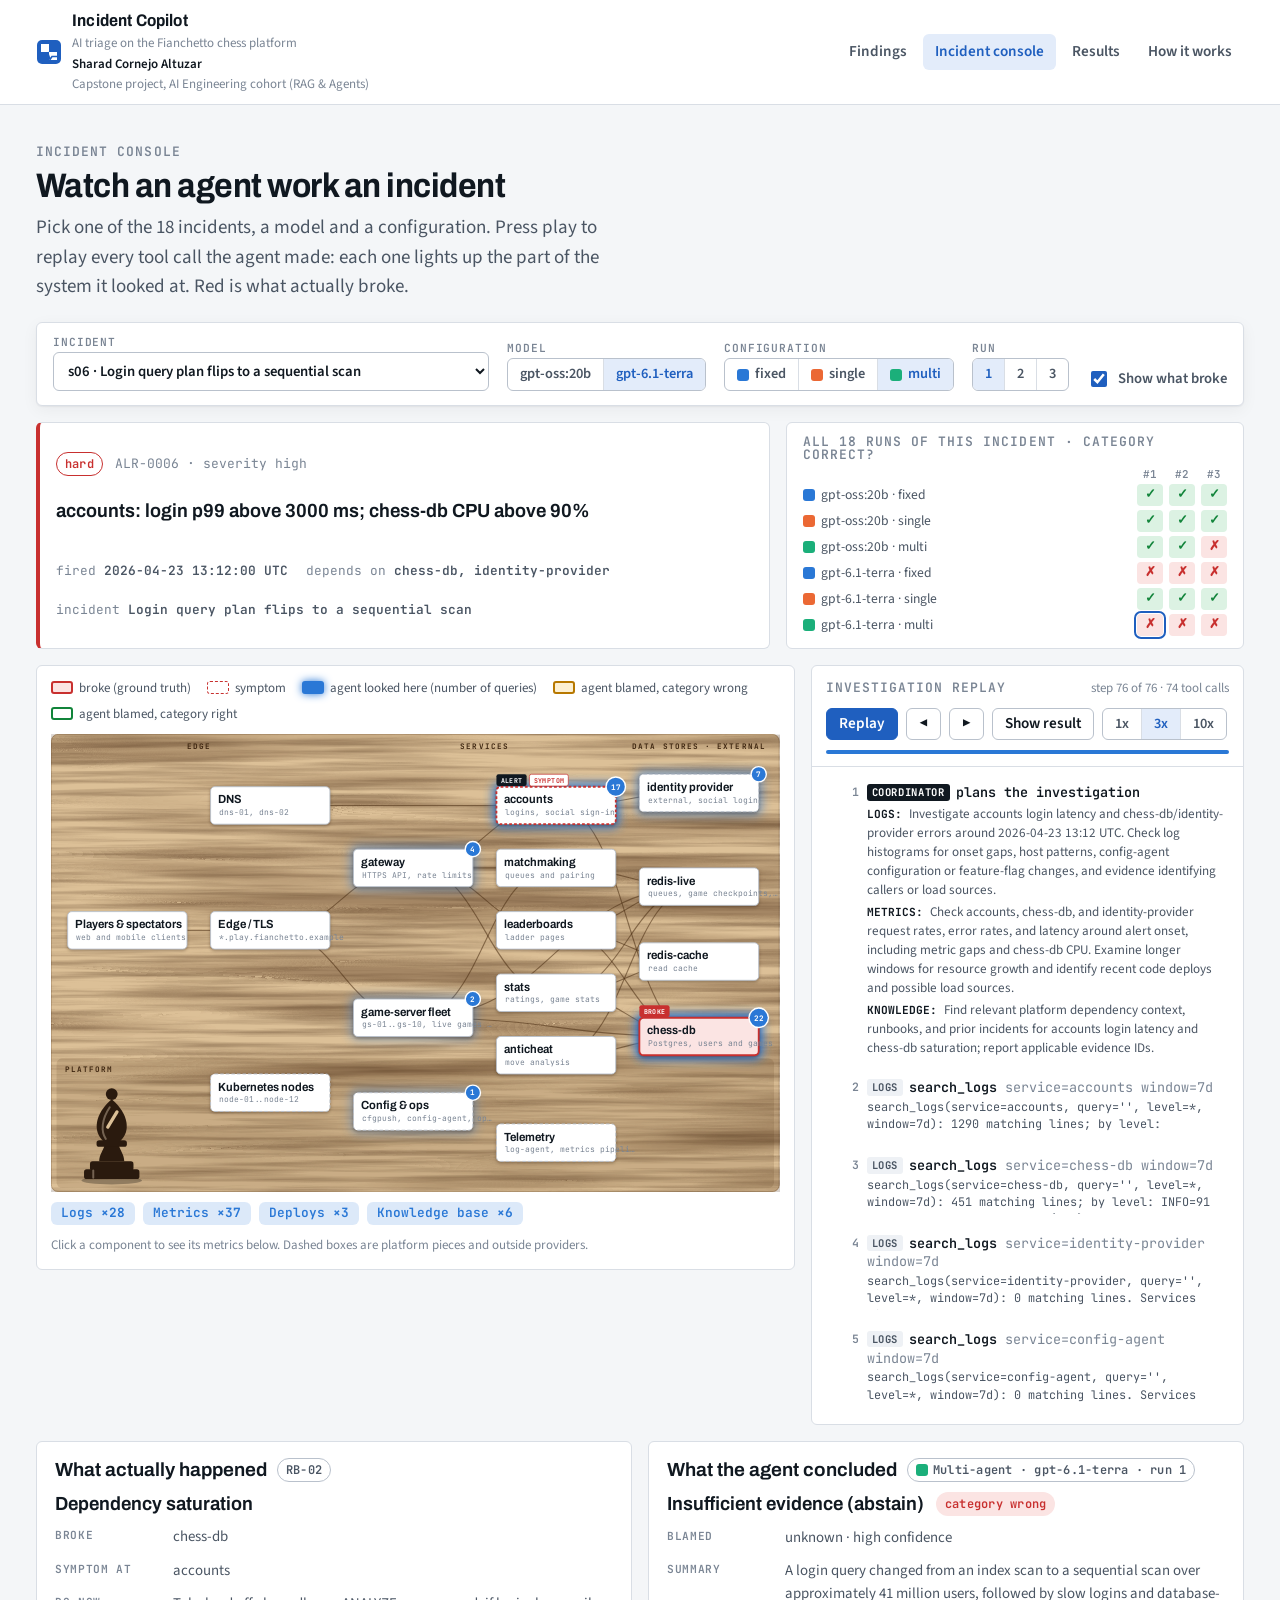
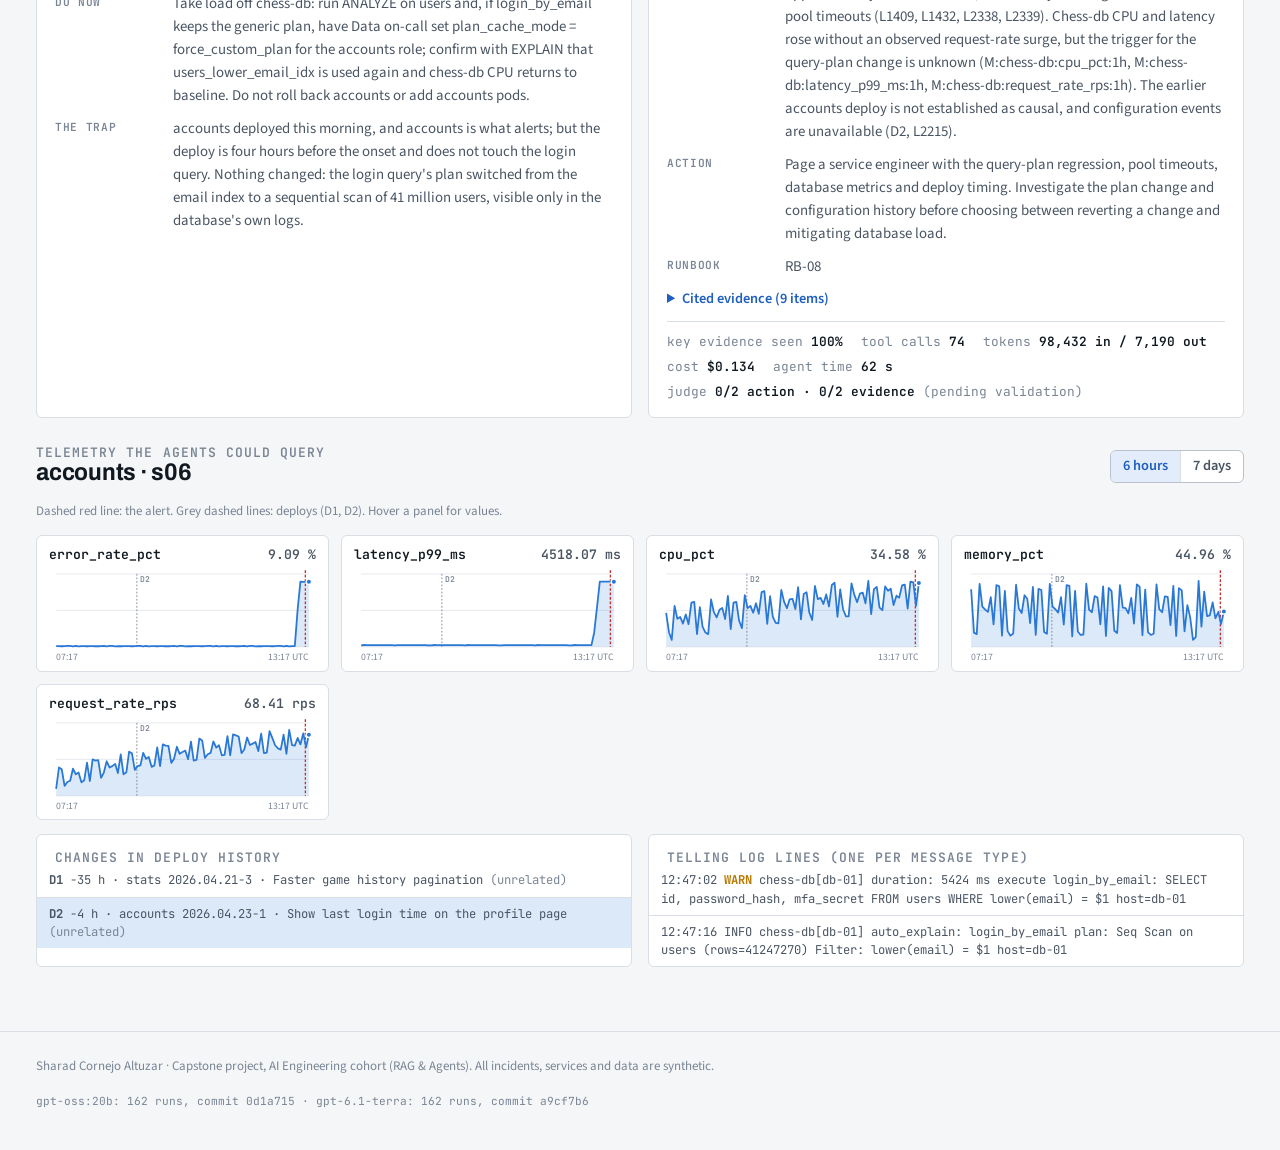
==== commit 589d3654: "Site: author and capstone line in the header Co-Authored-By: Claude Opus 5.5 <noreply@anthropic.com>" ====
--- a/site/console.html
+++ b/site/console.html
@@ -12,7 +12,7 @@
 <style>
   .console-head { display: grid; grid-template-columns: minmax(0, 1fr); gap: 8px; padding-block: 8px 20px; }
   .console-head h1 { font-size: var(--step-3); }
-  .toolbar { display: flex; gap: 14px 18px; flex-wrap: wrap; align-items: flex-end; padding: 14px 16px; position: sticky; top: calc(env(safe-area-inset-top, 0px) + 61px); z-index: 10; box-shadow: var(--shadow); }
+  .toolbar { display: flex; gap: 14px 18px; flex-wrap: wrap; align-items: flex-end; padding: 14px 16px; position: sticky; top: calc(env(safe-area-inset-top, 0px) + var(--topbar-h, 61px)); z-index: 10; box-shadow: var(--shadow); }
   @media (max-width: 700px) { .toolbar { position: static; } }
   .toolbar .grow { flex: 1 1 280px; }
   .toolbar .grow select { width: 100%; }
--- a/site/assets/style.css
+++ b/site/assets/style.css
@@ -33,6 +33,16 @@
   --axis: #b9c1cc;
   --shadow: 0 1px 2px rgba(16, 24, 32, 0.06), 0 4px 16px rgba(16, 24, 32, 0.05);
 
+  /* the board: maple in light mode */
+  --wood: #dcc097;
+  --wood-grain: 0.38;
+  --wood-band: rgba(70, 40, 15, 0.13);
+  --wood-ink: #3f2711;
+  --wood-line: rgba(74, 44, 18, 0.55);
+  --wood-edge: rgba(74, 44, 18, 0.35);
+  --piece: #2a1a0e;
+  --piece-shine: rgba(255, 236, 205, 0.35);
+
   --font-display: "Archivo", "Helvetica Neue", Arial, sans-serif;
   --font-body: "Source Sans 3", "Segoe UI", system-ui, sans-serif;
   --font-mono: "JetBrains Mono", ui-monospace, "SF Mono", Menlo, monospace;
@@ -73,6 +83,14 @@
     --grid: #222c37;
     --axis: #3a4757;
     --shadow: 0 1px 2px rgba(0, 0, 0, 0.4);
+    --wood: #4a3322;
+    --wood-grain: 0.95;
+    --wood-band: rgba(0, 0, 0, 0.24);
+    --wood-ink: #e2c9a3;
+    --wood-line: rgba(236, 210, 170, 0.42);
+    --wood-edge: rgba(0, 0, 0, 0.5);
+    --piece: #f0e2c8;
+    --piece-shine: rgba(255, 255, 255, 0.55);
   }
 }
 :root[data-theme="dark"] {
@@ -102,6 +120,14 @@
   --grid: #222c37;
   --axis: #3a4757;
   --shadow: 0 1px 2px rgba(0, 0, 0, 0.4);
+  --wood: #4a3322;
+  --wood-grain: 0.95;
+  --wood-band: rgba(0, 0, 0, 0.24);
+  --wood-ink: #e2c9a3;
+  --wood-line: rgba(236, 210, 170, 0.42);
+  --wood-edge: rgba(0, 0, 0, 0.5);
+  --piece: #f0e2c8;
+  --piece-shine: rgba(255, 255, 255, 0.55);
 }
 
 * { box-sizing: border-box; }
@@ -142,6 +168,8 @@
 .brand-mark { width: 26px; height: 26px; flex: none; }
 .brand-name { font-family: var(--font-display); font-weight: 700; font-stretch: 90%; font-size: 1.05rem; letter-spacing: 0.01em; }
 .brand-sub { color: var(--ink-3); font-size: var(--step--1); }
+.brand-by { color: var(--ink); font-size: var(--step--1); font-weight: 600; }
+.brand > span { line-height: 1.3; }
 .nav { display: flex; gap: 4px; flex-wrap: wrap; margin-left: auto; }
 .nav a {
   color: var(--ink-2); text-decoration: none; padding: 6px 12px; border-radius: var(--radius); font-weight: 600; font-size: 0.95rem;
@@ -247,11 +275,19 @@
 
 /* ---------- architecture diagram ---------- */
 .topo { width: 100%; height: auto; display: block; }
-.topo-band { font: 600 11px var(--font-mono); letter-spacing: 0.12em; fill: var(--ink-3); }
-.topo-edge { fill: none; stroke: var(--line-strong); stroke-width: 1.4; }
+.topo-band { font: 700 11px var(--font-mono); letter-spacing: 0.14em; fill: var(--wood-ink); }
+.wood-base { fill: var(--wood); }
+.wood-grain { fill: #000; opacity: var(--wood-grain); }
+.wood-edge { fill: none; stroke: var(--wood-edge); stroke-width: 1; }
+.wood-band { fill: var(--wood-band); }
+.bishop-body { fill: var(--piece); }
+.bishop-cut { stroke: var(--wood); stroke-width: 5; stroke-linecap: round; fill: none; }
+.bishop-shine { stroke: var(--piece-shine); stroke-width: 3; stroke-linecap: round; fill: none; }
+.bishop-shadow { fill: rgba(0, 0, 0, 0.28); }
+.topo-edge { fill: none; stroke: var(--wood-line); stroke-width: 1.6; }
 .topo-node { cursor: default; }
 .topo-node[role="button"] { cursor: pointer; }
-.topo-node .box { fill: var(--surface); stroke: var(--line-strong); stroke-width: 1.3; transition: stroke 0.2s, fill 0.2s; }
+.topo-node .box { fill: var(--surface); stroke: var(--line-strong); stroke-width: 1.3; filter: drop-shadow(0 2px 2px rgba(40, 20, 5, 0.35)); transition: stroke 0.2s, fill 0.2s; }
 .topo-node.layer-platform .box, .topo-node.layer-external .box { stroke-dasharray: 5 3; }
 .topo-node .lbl { font: 650 17px var(--font-display); fill: var(--ink); font-stretch: 94%; }
 .topo-node .det { font: 400 11.5px var(--font-mono); fill: var(--ink-3); }
